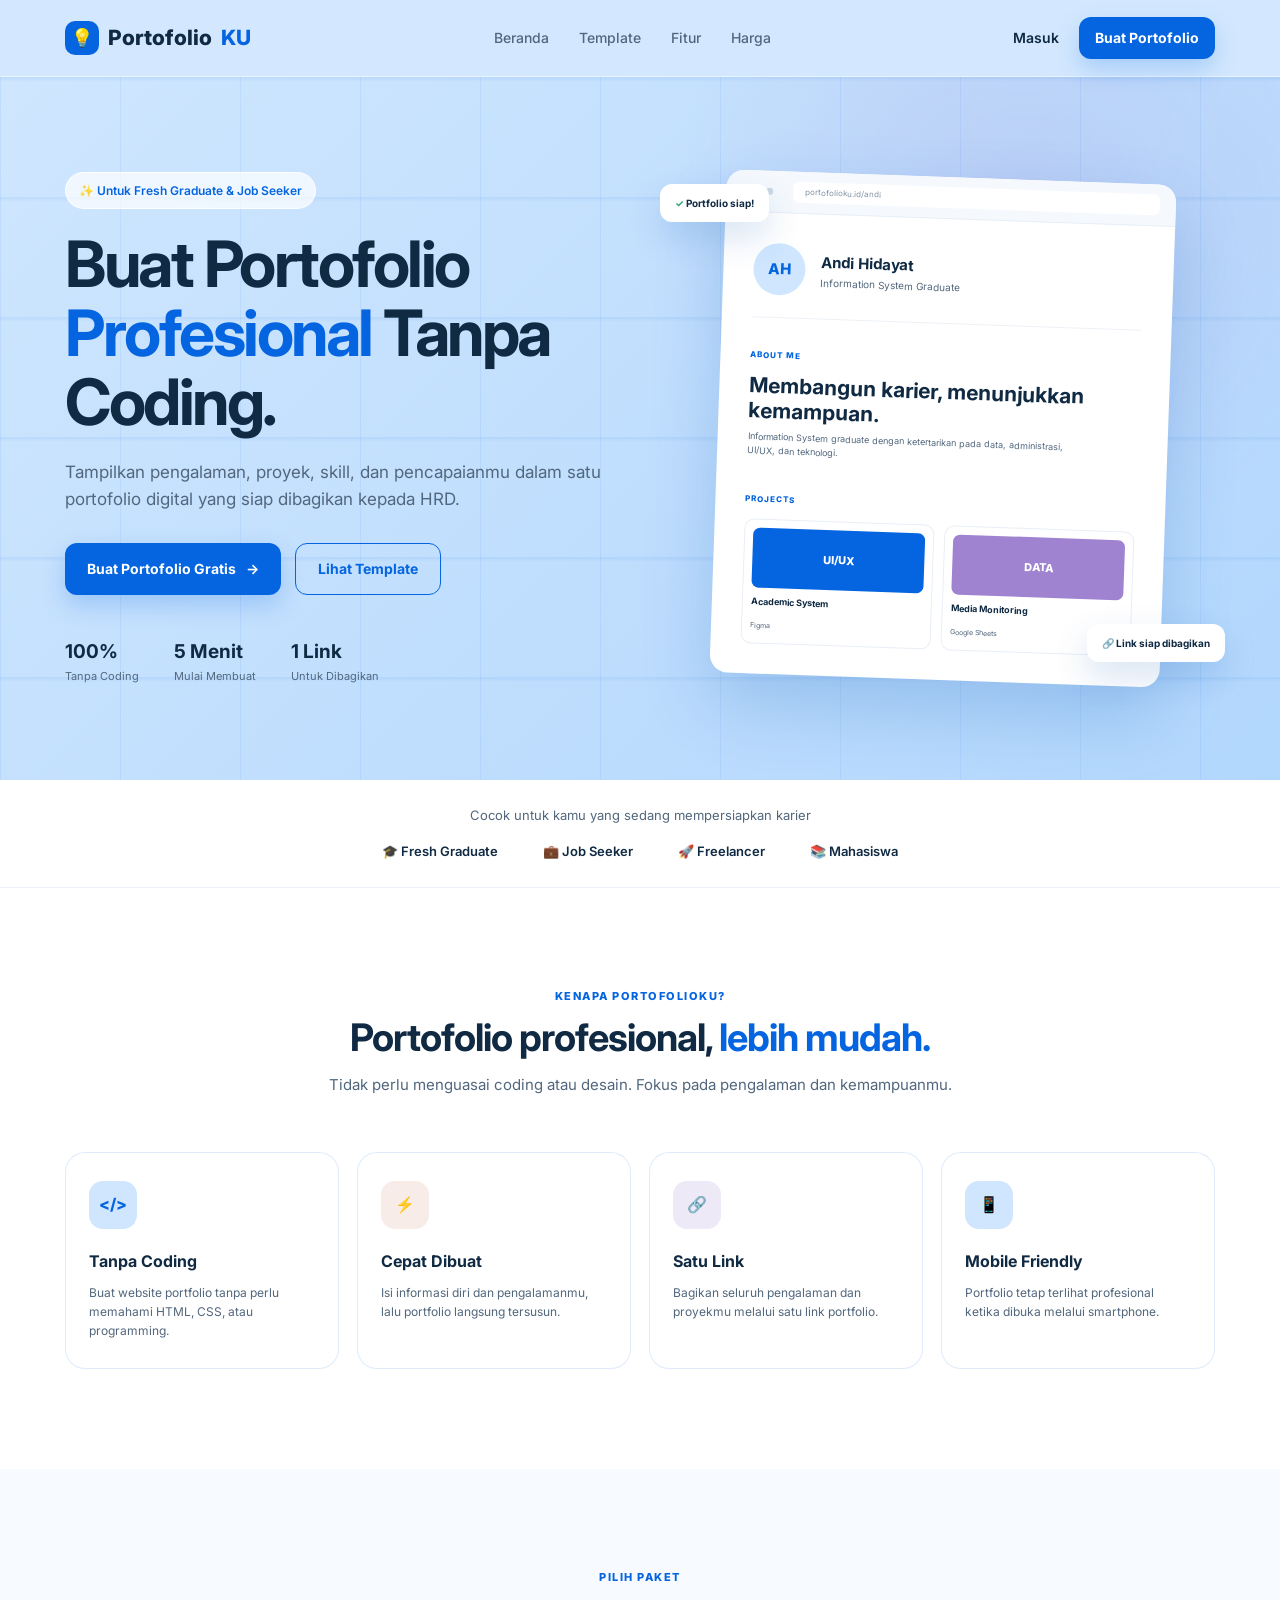
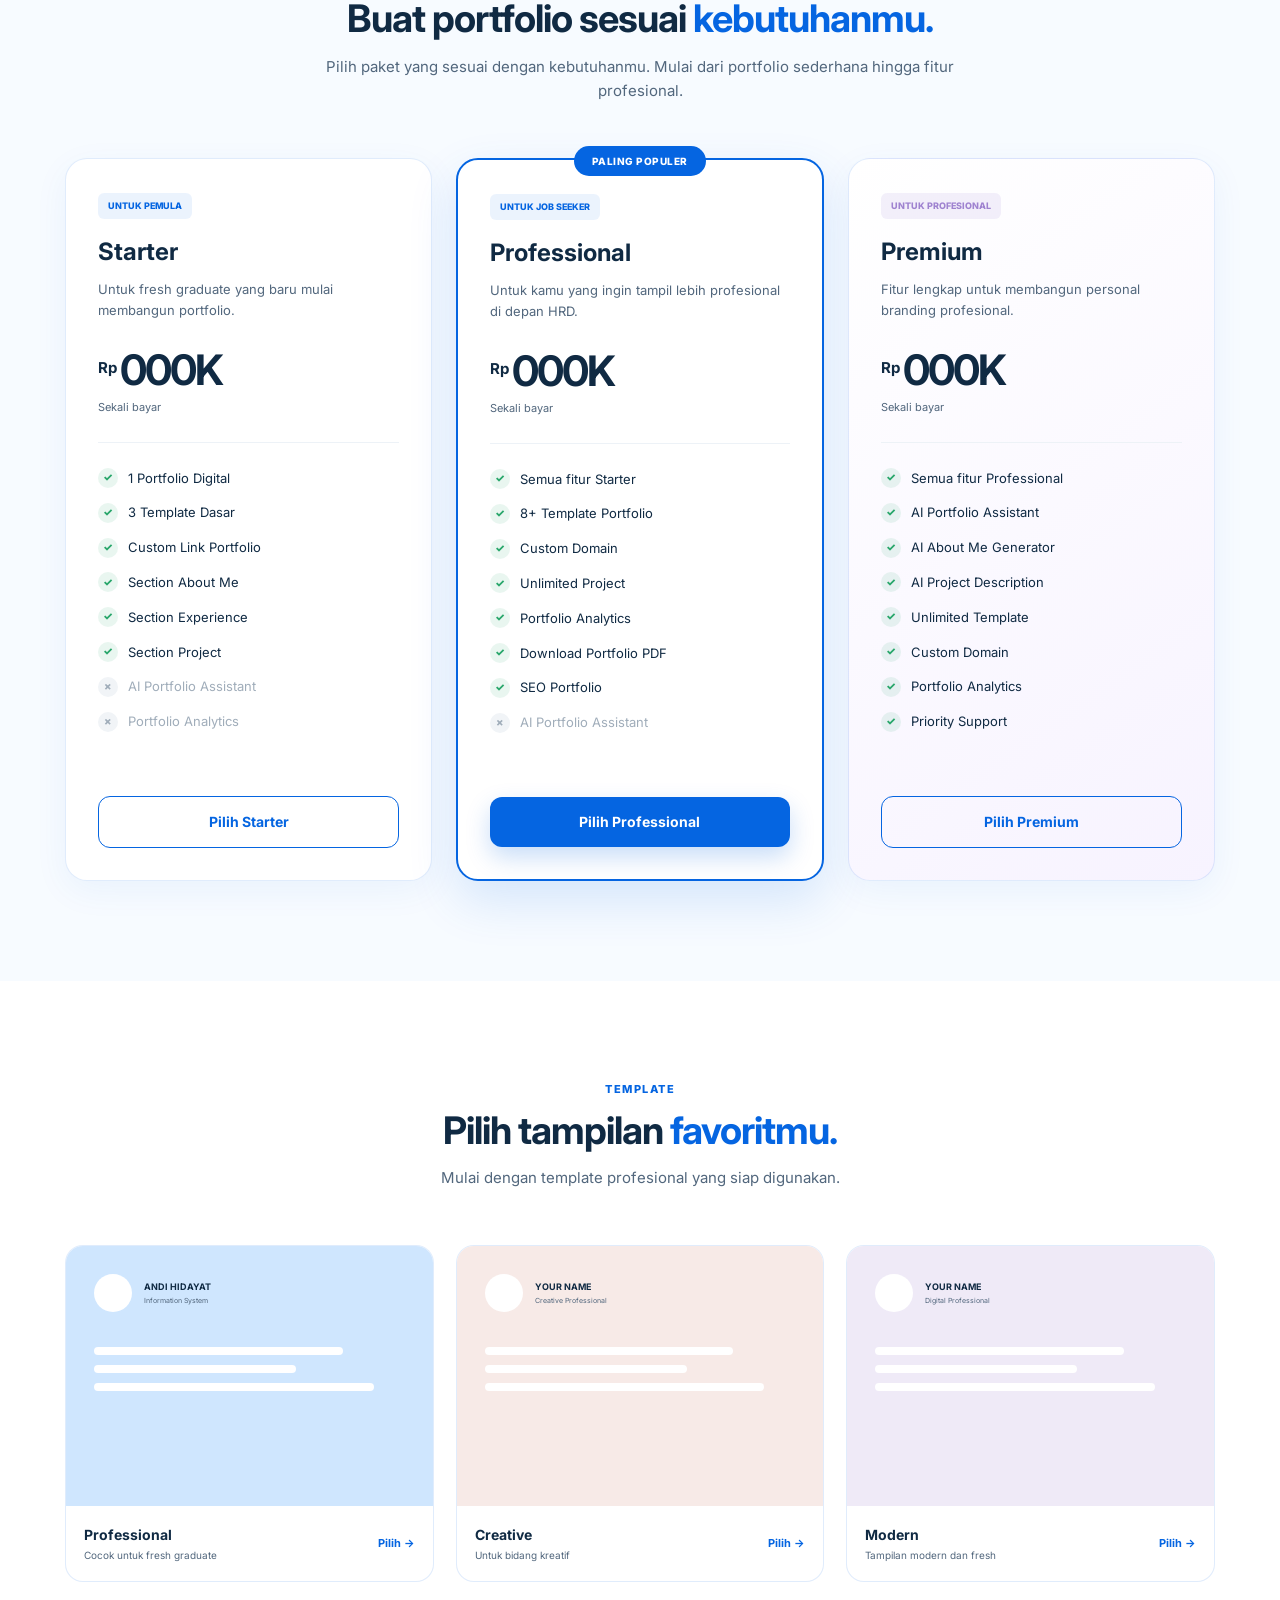
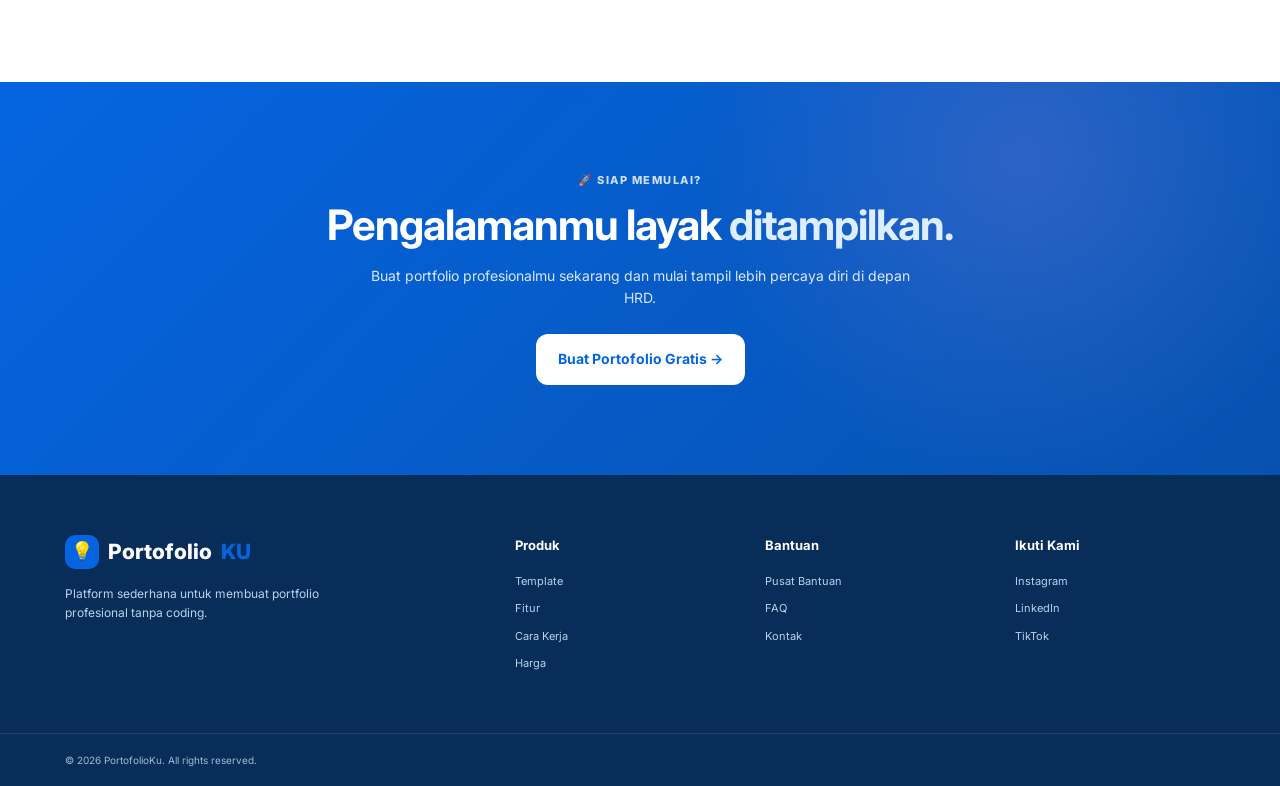
==== index.html @ 813422dd "minor changes" ====
<!DOCTYPE html>
<html lang="id">
<head>
    <meta charset="UTF-8">
    <meta name="viewport" content="width=device-width, initial-scale=1.0">

    <title>PortofolioKu.app</title>

    <!-- Google Font -->
    <link rel="preconnect" href="https://fonts.googleapis.com">
    <link rel="preconnect" href="https://fonts.gstatic.com" crossorigin>
    <link href="https://fonts.googleapis.com/css2?family=Inter:wght@400;500;600;700;800&display=swap" rel="stylesheet">

    <!-- CSS -->
    <link rel="stylesheet" href="Port1.css">
</head>

<body>

    <!-- ================= NAVBAR ================= -->

    <header class="navbar">
        <div class="container nav-container">
            <a href="#" class="logo">
                <span class="logo-icon">💡</span>
                Portofolio<span>KU</span>
            </a>
            <nav class="nav-menu">
                <a href="#beranda">Beranda</a>
                <a href="#template">Template</a>
                <a href="#fitur">Fitur</a>
                <a href="#harga">Harga</a>
            </nav>
            <div class="nav-buttons">
                <a href="reviewuser.html" class="login">Masuk</a>
                <a href="reviewuser.html" class="btn btn-primary small">
                    Buat Portofolio
                </a>
            </div>
        </div>
    </header>


    <!-- ================= HERO ================= -->

    <main>

        <section class="hero" id="beranda">

            <div class="container hero-container">

                <div class="hero-content">

                    <div class="badge">
                        ✨ Untuk Fresh Graduate & Job Seeker
                    </div>

                    <h1>
                        Buat Portofolio
                        <span>Profesional</span>
                        Tanpa Coding.
                    </h1>

                    <p>
                        Tampilkan pengalaman, proyek, skill, dan pencapaianmu
                        dalam satu portofolio digital yang siap dibagikan
                        kepada HRD.
                    </p>

                    <div class="hero-buttons">
                        <a href="reviewuser.html" class="btn btn-primary">
                            Buat Portofolio Gratis
                            <span>→</span>
                        </a>

                        <a href="#template" class="btn btn-outline">
                            Lihat Template
                        </a>
                    </div>

                    <div class="hero-info">
                        <div>
                            <strong>100%</strong>
                            <small>Tanpa Coding</small>
                        </div>

                        <div>
                            <strong>5 Menit</strong>
                            <small>Mulai Membuat</small>
                        </div>

                        <div>
                            <strong>1 Link</strong>
                            <small>Untuk Dibagikan</small>
                        </div>
                    </div>

                </div>


                <!-- Portfolio Mockup -->

                <div class="hero-visual">

                    <div class="floating-card card-one">
                        <span>✓</span>
                        Portfolio siap!
                    </div>

                    <div class="portfolio-window">

                        <div class="portfolio-top">
                            <div class="window-dots">
                                <span></span>
                                <span></span>
                                <span></span>
                            </div>

                            <div class="portfolio-url">
                                portofolioku.id/andi
                            </div>
                        </div>

                        <div class="portfolio-content">

                            <div class="profile-mini">
                                <div class="avatar">
                                    AH
                                </div>

                                <div>
                                    <h3>Andi Hidayat</h3>
                                    <p>Information System Graduate</p>
                                </div>
                            </div>

                            <div class="portfolio-line"></div>

                            <div class="mini-about">
                                <span>ABOUT ME</span>

                                <h2>
                                    Membangun karier,
                                    menunjukkan kemampuan.
                                </h2>

                                <p>
                                    Information System graduate dengan
                                    ketertarikan pada data, administrasi,
                                    UI/UX, dan teknologi.
                                </p>
                            </div>

                            <div class="mini-projects">

                                <span>PROJECTS</span>

                                <div class="project-grid">

                                    <div class="project-card">
                                        <div class="project-image blue">
                                            UI/UX
                                        </div>
                                        <strong>Academic System</strong>
                                        <small>Figma</small>
                                    </div>

                                    <div class="project-card">
                                        <div class="project-image purple">
                                            DATA
                                        </div>
                                        <strong>Media Monitoring</strong>
                                        <small>Google Sheets</small>
                                    </div>

                                </div>

                            </div>

                        </div>

                    </div>

                    <div class="floating-card card-two">
                        🔗 Link siap dibagikan
                    </div>

                </div>

            </div>

        </section>


        <!-- ================= TRUST ================= -->

        <section class="trust">
            <div class="container">

                <p>
                    Cocok untuk kamu yang sedang mempersiapkan karier
                </p>

                <div class="target-list">
                    <span>🎓 Fresh Graduate</span>
                    <span>💼 Job Seeker</span>
                    <span>🚀 Freelancer</span>
                    <span>📚 Mahasiswa</span>
                </div>

            </div>
        </section>


        <!-- ================= FEATURES ================= -->

        <section class="section features" id="fitur">

            <div class="container">
                <div class="section-header">
                    <div class="section-label">
                        KENAPA PORTOFOLIOKU?
                    </div>
                    <h2>
                        Portofolio profesional,
                        <span>lebih mudah.</span>
                    </h2>
                    <p>Tidak perlu menguasai coding atau desain. Fokus pada pengalaman dan kemampuanmu.</p>
                </div>


                <div class="feature-grid">

                    <div class="feature-card">

                        <div class="feature-icon blue-icon">
                            &lt;/&gt;
                        </div>
                        <h3>Tanpa Coding</h3>
                        <p>
                            Buat website portfolio tanpa perlu
                            memahami HTML, CSS, atau programming.
                        </p>

                    </div>


                    <div class="feature-card">

                        <div class="feature-icon coral-icon">
                            ⚡
                        </div>

                        <h3>Cepat Dibuat</h3>

                        <p>
                            Isi informasi diri dan pengalamanmu,
                            lalu portfolio langsung tersusun.
                        </p>

                    </div>


                    <div class="feature-card">

                        <div class="feature-icon purple-icon">
                            🔗
                        </div>

                        <h3>Satu Link</h3>

                        <p>
                            Bagikan seluruh pengalaman dan proyekmu
                            melalui satu link portfolio.
                        </p>

                    </div>


                    <div class="feature-card">

                        <div class="feature-icon blue-icon">
                            📱
                        </div>

                        <h3>Mobile Friendly</h3>

                        <p>
                            Portfolio tetap terlihat profesional
                            ketika dibuka melalui smartphone.
                        </p>

                    </div>

                </div>

            </div>

        </section>


        <!-- ================= HOW IT WORKS ================= -->

        <!-- ================= PRICING ================= -->

    <section class="section pricing" id="harga">

    <div class="container">

        <div class="section-header">

            <div class="section-label">
                PILIH PAKET
            </div>

            <h2>
                Buat portfolio sesuai
                <span>kebutuhanmu.</span>
            </h2>

            <p>
                Pilih paket yang sesuai dengan kebutuhanmu.
                Mulai dari portfolio sederhana hingga fitur profesional.
            </p>

        </div>


        <div class="pricing-grid">


            <!-- ================= STARTER ================= -->

            <div class="pricing-card">

                <div class="pricing-header">

                    <span class="pricing-badge">
                        UNTUK PEMULA
                    </span>

                    <h3>Starter</h3>

                    <p>
                        Untuk fresh graduate yang baru
                        mulai membangun portfolio.
                    </p>

                </div>


                <div class="price">

                    <span>Rp</span>
                    <strong>000K</strong>

                </div>


                <div class="price-period">
                    Sekali bayar
                </div>


                <div class="pricing-divider"></div>


                <ul class="pricing-features">

                    <li>
                        <span>✓</span>
                        1 Portfolio Digital
                    </li>

                    <li>
                        <span>✓</span>
                        3 Template Dasar
                    </li>

                    <li>
                        <span>✓</span>
                        Custom Link Portfolio
                    </li>

                    <li>
                        <span>✓</span>
                        Section About Me
                    </li>

                    <li>
                        <span>✓</span>
                        Section Experience
                    </li>

                    <li>
                        <span>✓</span>
                        Section Project
                    </li>

                    <li class="disabled">
                        <span>×</span>
                        AI Portfolio Assistant
                    </li>

                    <li class="disabled">
                        <span>×</span>
                        Portfolio Analytics
                    </li>

                </ul>


                <a href="#" class="btn btn-outline pricing-btn">
                    Pilih Starter
                </a>

            </div>



            <!-- ================= PROFESSIONAL ================= -->

            <div class="pricing-card popular">

                <div class="popular-label">
                    PALING POPULER
                </div>


                <div class="pricing-header">

                    <span class="pricing-badge">
                        UNTUK JOB SEEKER
                    </span>

                    <h3>Professional</h3>

                    <p>
                        Untuk kamu yang ingin tampil
                        lebih profesional di depan HRD.
                    </p>

                </div>


                <div class="price">

                    <span>Rp</span>
                    <strong>000K</strong>

                </div>


                <div class="price-period">
                    Sekali bayar
                </div>


                <div class="pricing-divider"></div>


                <ul class="pricing-features">

                    <li>
                        <span>✓</span>
                        Semua fitur Starter
                    </li>

                    <li>
                        <span>✓</span>
                        8+ Template Portfolio
                    </li>

                    <li>
                        <span>✓</span>
                        Custom Domain
                    </li>

                    <li>
                        <span>✓</span>
                        Unlimited Project
                    </li>

                    <li>
                        <span>✓</span>
                        Portfolio Analytics
                    </li>

                    <li>
                        <span>✓</span>
                        Download Portfolio PDF
                    </li>

                    <li>
                        <span>✓</span>
                        SEO Portfolio
                    </li>

                    <li class="disabled">
                        <span>×</span>
                        AI Portfolio Assistant
                    </li>

                </ul>


                <a href="#" class="btn btn-primary pricing-btn">
                    Pilih Professional
                </a>

            </div>



            <!-- ================= PREMIUM ================= -->

            <div class="pricing-card premium">

                <div class="pricing-header">

                    <span class="pricing-badge">
                        UNTUK PROFESIONAL
                    </span>

                    <h3>Premium</h3>

                    <p>
                        Fitur lengkap untuk membangun
                        personal branding profesional.
                    </p>

                </div>


                <div class="price">

                    <span>Rp</span>
                    <strong>000K</strong>

                </div>


                <div class="price-period">
                    Sekali bayar
                </div>


                <div class="pricing-divider"></div>


                <ul class="pricing-features">

                    <li>
                        <span>✓</span>
                        Semua fitur Professional
                    </li>

                    <li>
                        <span>✓</span>
                        AI Portfolio Assistant
                    </li>

                    <li>
                        <span>✓</span>
                        AI About Me Generator
                    </li>

                    <li>
                        <span>✓</span>
                        AI Project Description
                    </li>

                    <li>
                        <span>✓</span>
                        Unlimited Template
                    </li>

                    <li>
                        <span>✓</span>
                        Custom Domain
                    </li>

                    <li>
                        <span>✓</span>
                        Portfolio Analytics
                    </li>

                    <li>
                        <span>✓</span>
                        Priority Support
                    </li>

                </ul>


                <a href="#" class="btn btn-outline pricing-btn">
                    Pilih Premium
                </a>

            </div>


        </div>

    </div>

</section>


        <!-- ================= TEMPLATE ================= -->

        <section class="section templates" id="template">

            <div class="container">

                <div class="section-header">

                    <div class="section-label">
                        TEMPLATE
                    </div>

                    <h2>
                        Pilih tampilan
                        <span>favoritmu.</span>
                    </h2>

                    <p>
                        Mulai dengan template profesional yang
                        siap digunakan.
                    </p>

                </div>


                <div class="template-grid">

                    <div class="template-card">

                        <div class="template-preview template-blue">

                            <div class="preview-header">
                                <div class="preview-avatar"></div>

                                <div>
                                    <b>ANDI HIDAYAT</b>
                                    <small>Information System</small>
                                </div>
                            </div>

                            <div class="preview-body">
                                <div></div>
                                <div></div>
                                <div></div>
                            </div>

                        </div>

                        <div class="template-info">
                            <div>
                                <h3>Professional</h3>
                                <p>Cocok untuk fresh graduate</p>
                            </div>

                            <button>
                                Pilih →
                            </button>
                        </div>

                    </div>


                    <div class="template-card">

                        <div class="template-preview template-coral">

                            <div class="preview-header">
                                <div class="preview-avatar"></div>

                                <div>
                                    <b>YOUR NAME</b>
                                    <small>Creative Professional</small>
                                </div>
                            </div>

                            <div class="preview-body">
                                <div></div>
                                <div></div>
                                <div></div>
                            </div>

                        </div>

                        <div class="template-info">
                            <div>
                                <h3>Creative</h3>
                                <p>Untuk bidang kreatif</p>
                            </div>

                            <button>
                                Pilih →
                            </button>
                        </div>

                    </div>


                    <div class="template-card">

                        <div class="template-preview template-purple">

                            <div class="preview-header">
                                <div class="preview-avatar"></div>

                                <div>
                                    <b>YOUR NAME</b>
                                    <small>Digital Professional</small>
                                </div>
                            </div>

                            <div class="preview-body">
                                <div></div>
                                <div></div>
                                <div></div>
                            </div>

                        </div>

                        <div class="template-info">
                            <div>
                                <h3>Modern</h3>
                                <p>Tampilan modern dan fresh</p>
                            </div>

                            <button>
                                Pilih →
                            </button>
                        </div>

                    </div>

                </div>

            </div>

        </section>


        <!-- ================= CTA ================= -->

        <section class="cta">

            <div class="container">

                <div class="cta-content">

                    <div class="cta-label">
                        🚀 SIAP MEMULAI?
                    </div>

                    <h2>
                        Pengalamanmu layak
                        <span>ditampilkan.</span>
                    </h2>

                    <p>
                        Buat portfolio profesionalmu sekarang
                        dan mulai tampil lebih percaya diri di depan HRD.
                    </p>

                    <a href="#" class="btn btn-white">
                        Buat Portofolio Gratis →
                    </a>

                </div>

            </div>

        </section>

    </main>


    <!-- ================= FOOTER ================= -->

    <footer>

        <div class="container footer-container">

            <div class="footer-brand">

                <a href="#" class="logo">
                    <span class="logo-icon">💡</span>
                    Portofolio<span>KU</span>
                </a>

                <p>
                    Platform sederhana untuk membuat
                    portfolio profesional tanpa coding.
                </p>

            </div>


            <div class="footer-column">

                <h4>Produk</h4>

                <a href="#template">Template</a>
                <a href="#fitur">Fitur</a>
                <a href="#cara-kerja">Cara Kerja</a>
                <a href="#harga">Harga</a>

            </div>


            <div class="footer-column">

                <h4>Bantuan</h4>

                <a href="#">Pusat Bantuan</a>
                <a href="#">FAQ</a>
                <a href="#">Kontak</a>

            </div>


            <div class="footer-column">

                <h4>Ikuti Kami</h4>

                <a href="#">Instagram</a>
                <a href="#">LinkedIn</a>
                <a href="#">TikTok</a>

            </div>

        </div>


        <div class="footer-bottom">

            <div class="container">
                © 2026 PortofolioKu. All rights reserved.
            </div>

        </div>

    </footer>
<script src="JS1.js"></script>
</body>
</html>
---- Port1.css ----
/* =====================================================
   PORTOFOLIOKU
   Color Palette
   ===================================================== */

:root {

    /* 60% - Background */
    --bg-main: #CFE6FE;
    --bg-soft: #B2D7FD;

    /* 25% - Primary */
    --primary: #0565E1;
    --primary-dark: #0752B0;

    /* 10% - Coral */
    --coral: #D89688;

    /* 5% - Purple */
    --purple: #9F83D0;

    /* Additional */
    --white: #FFFFFF;
    --text: #102A43;
    --text-light: #52677D;
    --border: rgba(5, 101, 225, 0.12);

    --radius: 20px;
}


/* =====================================================
   RESET
   ===================================================== */

* {
    margin: 0;
    padding: 0;
    box-sizing: border-box;
}

html {
    scroll-behavior: smooth;
}

body {
    font-family: "Inter", sans-serif;
    color: var(--text);
    background: var(--white);
    line-height: 1.6;
}

a {
    text-decoration: none;
    color: inherit;
}

button {
    font-family: inherit;
}

.container {
    width: min(1150px, 90%);
    margin: auto;
}


/* =====================================================
   NAVBAR
   ===================================================== */

.navbar {
    width: 100%;
    background: rgba(207, 230, 254, 0.9);
    backdrop-filter: blur(8px);
    position: sticky;
    top: 0;
    z-index: 100;
    border-bottom: 1px solid rgba(255,255,255,.5);
}

.nav-container {
    height: 76px;
    display: flex;
    align-items: center;
    justify-content: space-between;
}


/* Logo */

.logo {
    display: flex;
    align-items: center;
    gap: 9px;

    font-size: 21px;
    font-weight: 800;
}

.logo > span:last-child {
    color: var(--primary);
}

.logo-icon {
    width: 34px;
    height: 34px;

    display: flex;
    align-items: center;
    justify-content: center;

    background: var(--primary);
    color: white;

    border-radius: 10px;

    font-size: 18px;
}


/* Navigation */

.nav-menu {
    display: flex;
    gap: 30px;
}

.nav-menu a {
    color: var(--text-light);
    font-size: 14px;
    font-weight: 500;

    transition: .2s;
}

.nav-menu a:hover {
    color: var(--primary);
}


/* Navbar buttons */

.nav-buttons {
    display: flex;
    align-items: center;
    gap: 20px;
}

.login {
    font-size: 14px;
    font-weight: 600;
}

.login:hover {
    color: var(--primary);
}


/* =====================================================
   BUTTON
   ===================================================== */

.btn {
    display: inline-flex;
    align-items: center;
    justify-content: center;
    gap: 10px;

    padding: 14px 22px;

    border-radius: 12px;

    font-size: 14px;
    font-weight: 700;

    transition: .25s;

    cursor: pointer;
}

.btn-primary {
    background: var(--primary);
    color: white;

    box-shadow: 0 10px 25px rgba(5, 101, 225, .22);
}

.btn-primary:hover {
    background: var(--primary-dark);
    transform: translateY(-2px);
}

.btn-primary.small {
    padding: 10px 16px;
}

.btn-outline {
    border: 1.5px solid var(--primary);
    color: var(--primary);
}

.btn-outline:hover {
    background: var(--primary);
    color: white;
}

.btn-white {
    background: white;
    color: var(--primary);

    margin-top: 25px;
}

.btn-white:hover {
    transform: translateY(-2px);
}


/* =====================================================
   HERO
   ===================================================== */

.hero { 
    position: relative;

    background: 
        radial-gradient( 
            circle at 80% 20%, 
            rgba(159,131,208,.18), 
            transparent 30% 
        ), 
        linear-gradient( 
            135deg, 
            var(--bg-main), 
            var(--bg-soft) 
        ); 
 
    min-height: 680px; 
 
    display: flex; 
    align-items: center; 
 
    overflow: hidden; 
}
/* =====================================================
   GRID BACKGROUND HERO
   ===================================================== */

.hero::before {
    content: "";

    position: absolute;

    inset: 0;

    background-image:
        linear-gradient(
            rgba(5, 101, 225, 0.07) 1px,
            transparent 5px
        ),
        linear-gradient(
            90deg,
            rgba(5, 101, 225, 0.07) 1px,
            transparent 1px
        );

    /* Semakin besar = grid semakin lebar */
    background-size: 120px 120px;

    pointer-events: none;

    z-index: 0;
}


/* Supaya isi hero berada DI ATAS grid */

.hero-container {
    position: relative;
    z-index: 2;

    display: grid;
    grid-template-columns: 1fr 1fr;

    align-items: center;

    gap: 60px;

    padding: 80px 0; 
}

.hero-container {
    display: grid;
    grid-template-columns: 1fr 1fr;

    align-items: center;

    gap: 60px;

    padding: 80px 0;
}


/* Hero text */

.badge {
    display: inline-flex;

    padding: 8px 13px;

    background: rgba(255,255,255,.7);

    border: 1px solid rgba(255,255,255,.8);

    border-radius: 50px;

    font-size: 12px;
    font-weight: 600;

    color: var(--primary);

    margin-bottom: 20px;
}

.hero h1 {
    font-size: clamp(42px, 5vw, 64px);

    line-height: 1.08;

    letter-spacing: -2.5px;

    max-width: 650px;
}

.hero h1 span {
    color: var(--primary);
}

.hero-content > p {
    margin-top: 22px;

    color: var(--text-light);

    font-size: 17px;

    max-width: 550px;
}


.hero-buttons {
    display: flex;

    gap: 14px;

    margin-top: 30px;
}


/* Hero info */

.hero-info {
    display: flex;

    gap: 35px;

    margin-top: 42px;
}

.hero-info div {
    display: flex;
    flex-direction: column;
}

.hero-info strong {
    font-size: 19px;
}

.hero-info small {
    color: var(--text-light);

    font-size: 11px;
}


/* =====================================================
   PORTFOLIO MOCKUP
   ===================================================== */

.hero-visual {
    position: relative;

    display: flex;
    justify-content: center;

    padding: 20px;
}


.portfolio-window {
    width: 450px;

    background: white;

    border-radius: 18px;

    overflow: hidden;

    box-shadow:
        0 30px 70px rgba(5, 82, 176, .20);

    transform: rotate(2deg);

    position: relative;

    z-index: 2;
}


/* Browser top */

.portfolio-top {
    height: 42px;

    display: flex;
    align-items: center;

    gap: 20px;

    padding: 0 16px;

    background: #F5F9FD;

    border-bottom: 1px solid #E8EFF6;
}

.window-dots {
    display: flex;
    gap: 5px;
}

.window-dots span {
    width: 7px;
    height: 7px;

    background: #CBD8E5;

    border-radius: 50%;
}

.portfolio-url {
    background: white;

    border-radius: 6px;

    padding: 4px 12px;

    font-size: 8px;

    color: #8193A5;

    flex: 1;
}


/* Portfolio content */

.portfolio-content {
    padding: 30px;
}

.profile-mini {
    display: flex;
    align-items: center;

    gap: 15px;
}

.avatar {
    width: 52px;
    height: 52px;

    display: flex;
    align-items: center;
    justify-content: center;

    background: var(--bg-main);

    color: var(--primary);

    border-radius: 50%;

    font-size: 15px;
    font-weight: 800;
}

.profile-mini h3 {
    font-size: 15px;
}

.profile-mini p {
    font-size: 10px;

    color: var(--text-light);
}


.portfolio-line {
    height: 1px;

    background: #EDF2F7;

    margin: 22px 0;
}


.mini-about span,
.mini-projects > span {
    color: var(--primary);

    font-size: 8px;

    font-weight: 800;

    letter-spacing: 1px;
}

.mini-about h2 {
    font-size: 21px;

    line-height: 1.2;

    margin: 7px 0;
}

.mini-about p {
    color: var(--text-light);

    font-size: 9px;

    max-width: 330px;
}


/* Projects */

.mini-projects {
    margin-top: 25px;
}

.project-grid {
    display: grid;

    grid-template-columns: 1fr 1fr;

    gap: 10px;

    margin-top: 10px;
}

.project-card {
    border: 1px solid #E8EEF5;

    padding: 8px;

    border-radius: 10px;
}

.project-image {
    height: 60px;

    border-radius: 7px;

    display: flex;
    align-items: center;
    justify-content: center;

    color: white;

    font-size: 11px;

    font-weight: 800;

    margin-bottom: 7px;
}

.project-image.blue {
    background: var(--primary);
}

.project-image.purple {
    background: var(--purple);
}

.project-card strong {
    display: block;

    font-size: 9px;
}

.project-card small {
    font-size: 7px;

    color: var(--text-light);
}


/* Floating cards */

.floating-card {
    position: absolute;

    z-index: 5;

    background: white;

    padding: 11px 15px;

    border-radius: 12px;

    box-shadow: 0 15px 35px rgba(5,82,176,.16);

    font-size: 10px;

    font-weight: 700;
}

.floating-card span {
    color: #28A66A;
}

.card-one {
    top: 5%;

    left: -10px;
}

.card-two {
    bottom: 7%;

    right: -10px;
}


/* =====================================================
   TRUST
   ===================================================== */

.trust {
    background: white;

    padding: 25px 0;

    border-bottom: 1px solid #EDF3F8;
}

.trust p {
    text-align: center;

    color: var(--text-light);

    font-size: 13px;
}

.target-list {
    display: flex;

    justify-content: center;

    gap: 45px;

    margin-top: 15px;
}

.target-list span {
    font-size: 13px;

    font-weight: 600;
}


/* =====================================================
   GENERAL SECTION
   ===================================================== */

.section {
    padding: 100px 0;
}

.section-header {
    text-align: center;

    max-width: 650px;

    margin: auto auto 55px;
}

.section-label {
    color: var(--primary);

    font-size: 11px;

    font-weight: 800;

    letter-spacing: 1.5px;

    margin-bottom: 10px;
}

.section-header h2 {
    font-size: 38px;

    line-height: 1.15;

    letter-spacing: -1px;
}

.section-header h2 span {
    color: var(--primary);
}

.section-header p {
    color: var(--text-light);

    font-size: 15px;

    margin-top: 14px;
}


/* =====================================================
   FEATURES
   ===================================================== */

.features {
    background: white;
}

.feature-grid {
    display: grid;

    grid-template-columns: repeat(4, 1fr);

    gap: 18px;
}

.feature-card {
    padding: 28px 23px;

    border: 1px solid var(--border);

    border-radius: var(--radius);

    background: white;

    transition: .25s;
}

.feature-card:hover {
    transform: translateY(-6px);

    box-shadow: 0 15px 40px rgba(5,101,225,.09);
}

.feature-icon {
    width: 48px;
    height: 48px;

    display: flex;
    align-items: center;
    justify-content: center;

    border-radius: 14px;

    font-weight: 800;

    margin-bottom: 20px;
}

.blue-icon {
    background: var(--bg-main);
    color: var(--primary);
}

.coral-icon {
    background: rgba(216,150,136,.18);
    color: #B86F61;
}

.purple-icon {
    background: rgba(159,131,208,.18);
    color: var(--purple);
}

.feature-card h3 {
    font-size: 16px;

    margin-bottom: 8px;
}

.feature-card p {
    color: var(--text-light);

    font-size: 12px;
}


/* =====================================================
   HOW IT WORKS
   ===================================================== */

/* ================= PRICING ================= */

.pricing {
    background: #f7fbff;
}

.pricing-grid {
    display: grid;
    grid-template-columns: repeat(3, 1fr);
    gap: 24px;
    margin-top: 50px;
    align-items: stretch;
}

.pricing-card {
    background: white;
    border: 1px solid var(--border);
    border-radius: 22px;
    padding: 32px;
    position: relative;
    transition: .3s ease;
    box-shadow: 0 10px 35px rgba(5, 101, 225, .06);
}

.pricing-card:hover {
    transform: translateY(-8px);
    box-shadow: 0 20px 45px rgba(5, 101, 225, .12);
}


/* POPULAR */

.pricing-card.popular {
    border: 2px solid var(--primary);
    box-shadow: 0 20px 50px rgba(5, 101, 225, .14);
}

.popular-label {
    position: absolute;
    top: -14px;
    left: 50%;
    transform: translateX(-50%);

    background: var(--primary);
    color: white;

    padding: 7px 18px;

    border-radius: 50px;

    font-size: 10px;
    font-weight: 800;
    letter-spacing: .5px;

    white-space: nowrap;
}


/* HEADER */

.pricing-badge {
    display: inline-block;

    color: var(--primary);

    background: rgba(5, 101, 225, .08);

    padding: 6px 10px;

    border-radius: 6px;

    font-size: 9px;
    font-weight: 800;

    margin-bottom: 14px;
}

.pricing-header h3 {
    font-size: 24px;
    margin-bottom: 8px;
}

.pricing-header p {
    color: var(--text-light);
    font-size: 13px;
    line-height: 1.6;
}


/* PRICE */

.price {
    display: flex;
    align-items: flex-start;

    margin-top: 28px;

    color: var(--text);
}

.price span {
    font-size: 15px;
    font-weight: 700;

    margin-top: 7px;
    margin-right: 3px;
}

.price strong {
    font-size: 42px;
    line-height: 1;
    letter-spacing: -2px;
}

.price-period {
    margin-top: 8px;

    font-size: 11px;
    color: var(--text-light);
}


/* DIVIDER */

.pricing-divider {
    height: 1px;

    background: #edf2f7;

    margin: 25px 0;
}


/* FEATURES */

.pricing-features {
    list-style: none;

    display: flex;
    flex-direction: column;

    gap: 14px;

    min-height: 300px;
}

.pricing-features li {
    display: flex;
    align-items: center;
    gap: 10px;

    font-size: 13px;
    color: var(--text);
}

.pricing-features li span {
    width: 20px;
    height: 20px;

    display: flex;
    align-items: center;
    justify-content: center;

    border-radius: 50%;

    background: rgba(40, 166, 106, .1);

    color: #28A66A;

    font-size: 11px;
    font-weight: 800;
}

.pricing-features li.disabled {
    color: #a0adba;
}

.pricing-features li.disabled span {
    background: #f1f4f7;
    color: #a0adba;
}


/* BUTTON */

.pricing-btn {
    width: 100%;
    margin-top: 28px;
}


/* PREMIUM */

.pricing-card.premium {
    background:
        linear-gradient(
            145deg,
            #ffffff,
            #f7f3ff
        );
}

.pricing-card.premium .pricing-badge {
    background: rgba(159, 131, 208, .12);
    color: var(--purple);
}


/* =====================================================
   TEMPLATES
   ===================================================== */

.templates {
    background: white;
}

.template-grid {
    display: grid;

    grid-template-columns: repeat(3, 1fr);

    gap: 22px;
}

.template-card {
    border: 1px solid var(--border);

    border-radius: 18px;

    overflow: hidden;

    background: white;

    transition: .25s;
}

.template-card:hover {
    transform: translateY(-5px);

    box-shadow: 0 20px 45px rgba(5,101,225,.1);
}


/* Template preview */

.template-preview {
    height: 260px;

    padding: 28px;

    position: relative;
}

.template-blue {
    background: var(--bg-main);
}

.template-coral {
    background: #F7EAE7;
}

.template-purple {
    background: #EFEAF7;
}

.preview-header {
    display: flex;

    gap: 12px;

    align-items: center;
}

.preview-avatar {
    width: 38px;
    height: 38px;

    background: white;

    border-radius: 50%;
}

.preview-header b {
    display: block;

    font-size: 9px;
}

.preview-header small {
    display: block;

    font-size: 7px;

    color: var(--text-light);
}

.preview-body {
    margin-top: 35px;
}

.preview-body div {
    height: 8px;

    background: white;

    border-radius: 10px;

    margin-bottom: 10px;

    width: 80%;
}

.preview-body div:nth-child(2) {
    width: 65%;
}

.preview-body div:nth-child(3) {
    width: 90%;
}


/* Template info */

.template-info {
    padding: 18px;

    display: flex;

    align-items: center;

    justify-content: space-between;
}

.template-info h3 {
    font-size: 14px;
}

.template-info p {
    font-size: 10px;

    color: var(--text-light);
}

.template-info button {
    border: none;

    background: transparent;

    color: var(--primary);

    font-size: 11px;

    font-weight: 700;

    cursor: pointer;
}


/* =====================================================
   CTA
   ===================================================== */

.cta {
    padding: 90px 0;

    background:
        radial-gradient(
            circle at 80% 20%,
            rgba(159,131,208,.25),
            transparent 30%
        ),
        linear-gradient(
            135deg,
            var(--primary),
            var(--primary-dark)
        );

    color: white;

    text-align: center;
}

.cta-content {
    max-width: 700px;

    margin: auto;
}

.cta-label {
    font-size: 11px;

    font-weight: 800;

    letter-spacing: 1.5px;

    opacity: .8;
}

.cta h2 {
    font-size: 42px;

    line-height: 1.15;

    margin-top: 12px;

    letter-spacing: -1px;
}

.cta h2 span {
    color: #DCEEFF;
}

.cta p {
    max-width: 550px;

    margin: 15px auto 0;

    font-size: 14px;

    opacity: .85;
}


/* =====================================================
   FOOTER
   ===================================================== */

footer {
    background: #082D59;

    color: white;
}

.footer-container {
    padding: 60px 0;

    display: grid;

    grid-template-columns: 2fr 1fr 1fr 1fr;

    gap: 50px;
}

.footer-brand p {
    max-width: 270px;

    margin-top: 15px;

    font-size: 12px;

    color: #B8D2EB;
}

.footer-column {
    display: flex;

    flex-direction: column;

    gap: 10px;
}

.footer-column h4 {
    font-size: 13px;

    margin-bottom: 7px;
}

.footer-column a {
    font-size: 11px;

    color: #B8D2EB;

    transition: .2s;
}

.footer-column a:hover {
    color: white;
}

.footer-bottom {
    border-top: 1px solid rgba(255,255,255,.1);

    padding: 18px 0;

    font-size: 10px;

    color: #9FBBD5;
}


/* =====================================================
   RESPONSIVE
   ===================================================== */

@media (max-width: 900px) {

    .nav-menu {
        display: none;
    }

    .hero-container {
        grid-template-columns: 1fr;

        text-align: center;
    }

    .hero-content > p {
        margin-left: auto;
        margin-right: auto;
    }

    .hero-buttons {
        justify-content: center;
    }

    .hero-info {
        justify-content: center;
    }

    .feature-grid {
        grid-template-columns: repeat(2, 1fr);
    }

    .template-grid {
        grid-template-columns: 1fr 1fr;
    }

    .footer-container {
        grid-template-columns: 2fr 1fr 1fr;
    }

    .footer-column:last-child {
        display: none;
    }

}


@media (max-width: 600px) {

    .navbar .login {
        display: none;
    }

    .nav-container {
        height: 65px;
    }

    .hero {
        min-height: auto;
    }

    .hero-container {
        padding: 60px 0;
    }

    .hero h1 {
        font-size: 40px;
    }

    .hero-buttons {
        flex-direction: column;
    }

    .hero-info {
        gap: 18px;
    }

    .portfolio-window {
        width: 100%;
    }

    .card-one {
        left: -5px;
    }

    .card-two {
        right: -5px;
    }

    .section {
        padding: 70px 0;
    }

    .section-header h2 {
        font-size: 30px;
    }

    .feature-grid {
        grid-template-columns: 1fr;
    }

    .steps {
        flex-direction: column;

        align-items: center;

        gap: 30px;
    }

    .step-line {
        width: 2px;

        height: 35px;

        margin: 0;
    }

    .template-grid {
        grid-template-columns: 1fr;
    }

    .target-list {
        flex-wrap: wrap;

        gap: 15px;
    }

    .cta h2 {
        font-size: 32px;
    }

    .footer-container {
        grid-template-columns: 1fr 1fr;
    }

    .footer-brand {
        grid-column: 1 / -1;
    }

    

}
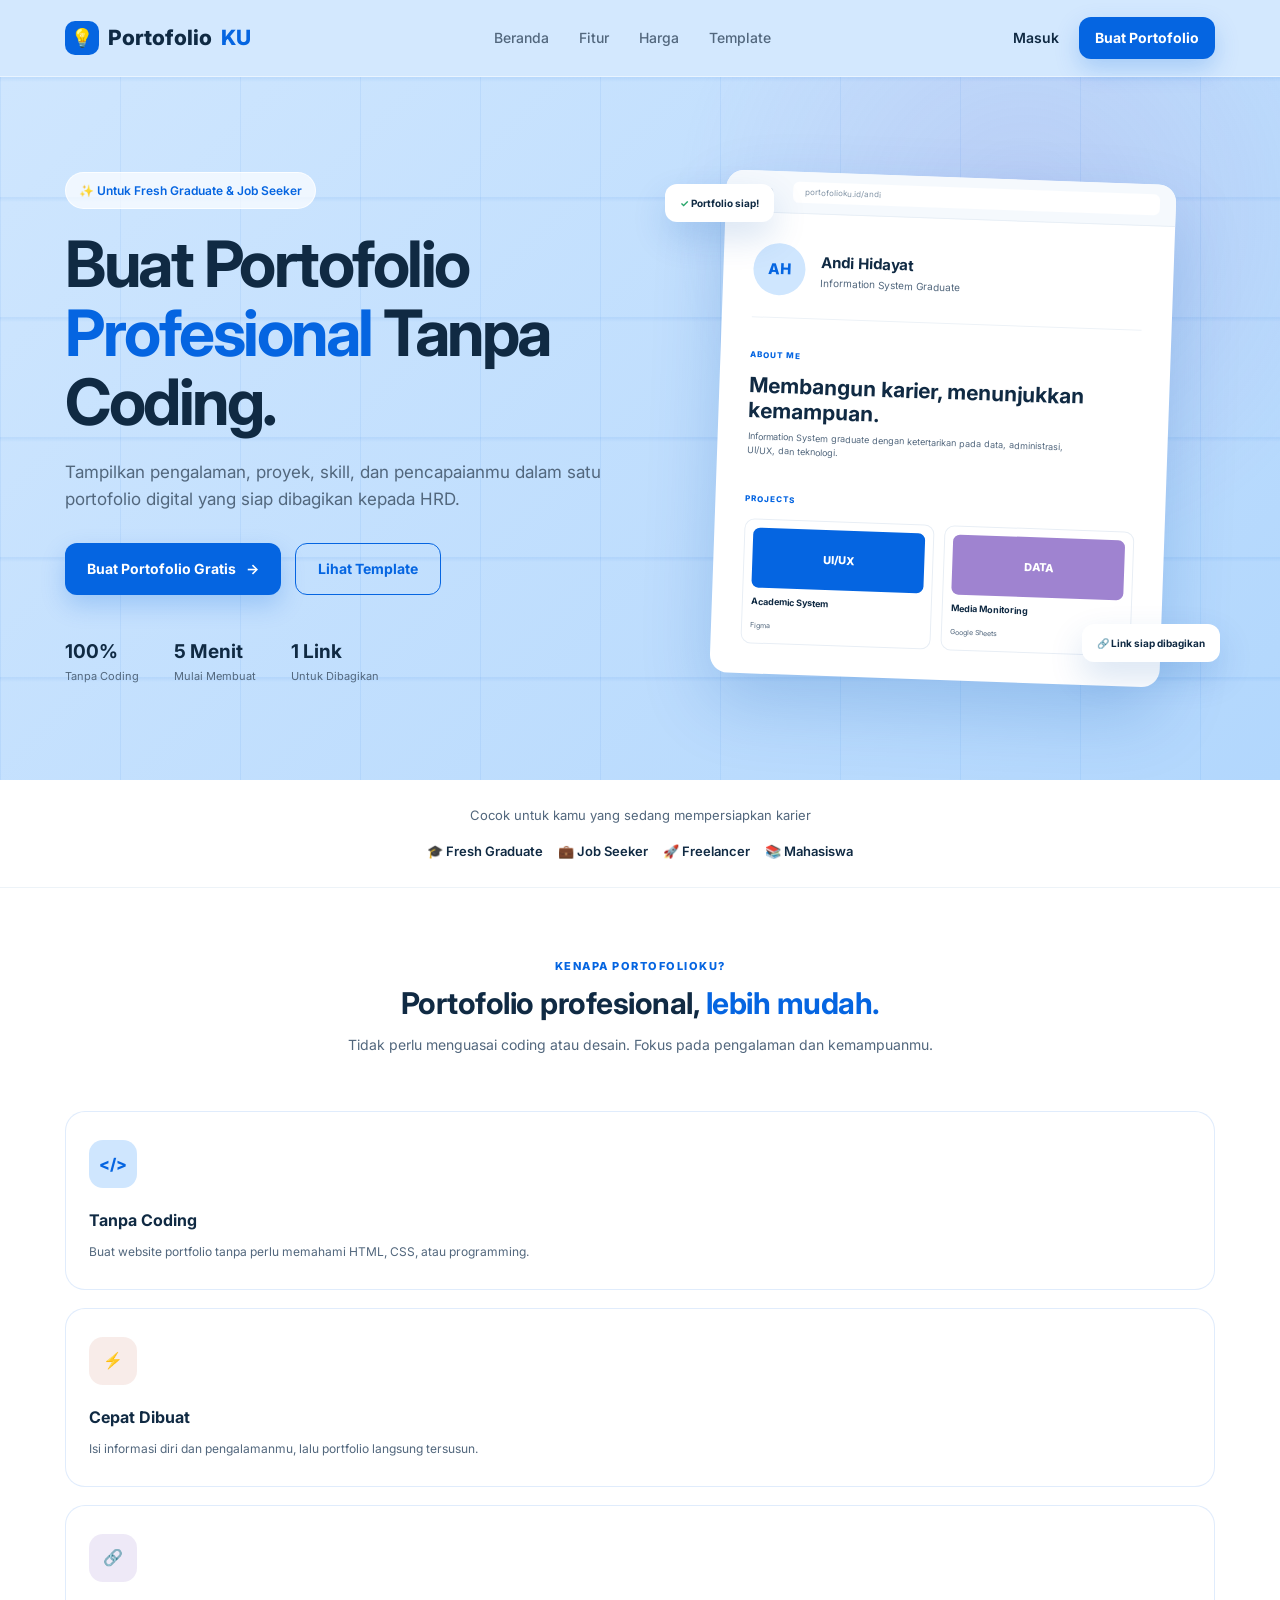
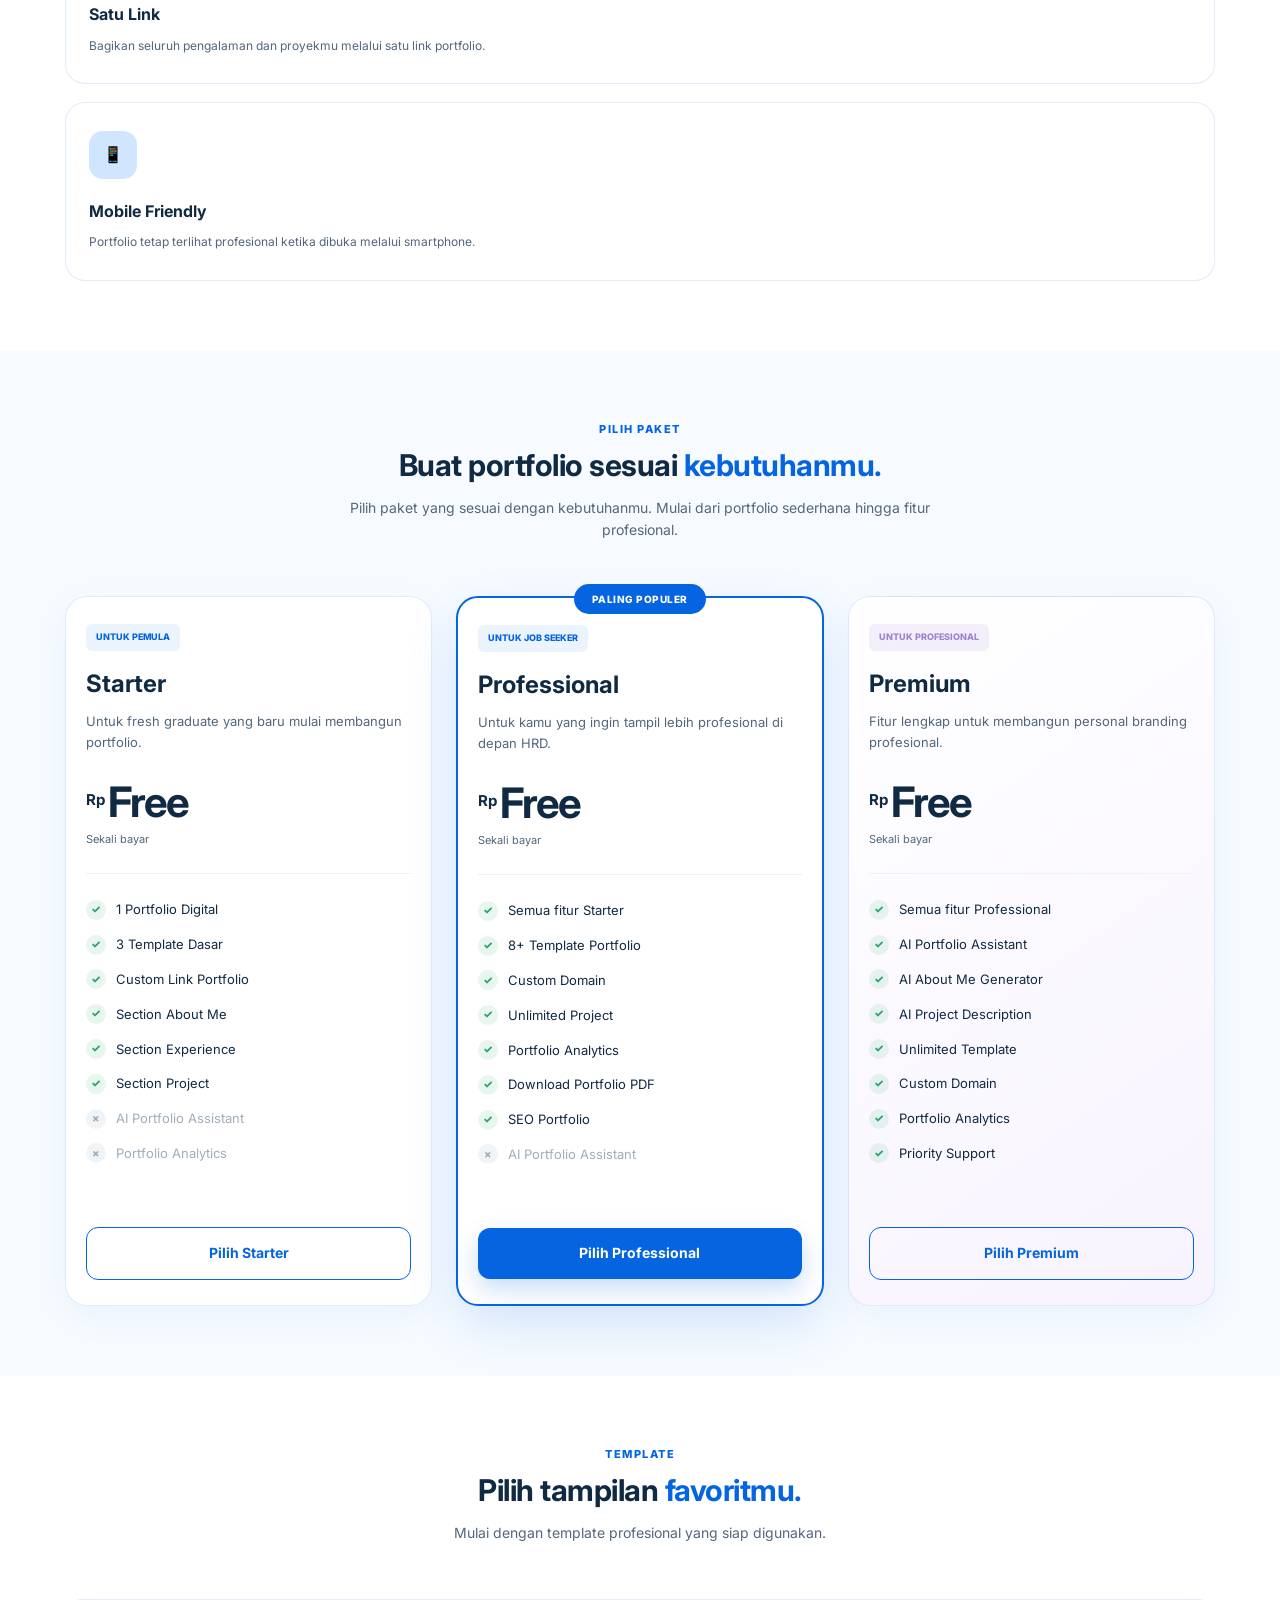
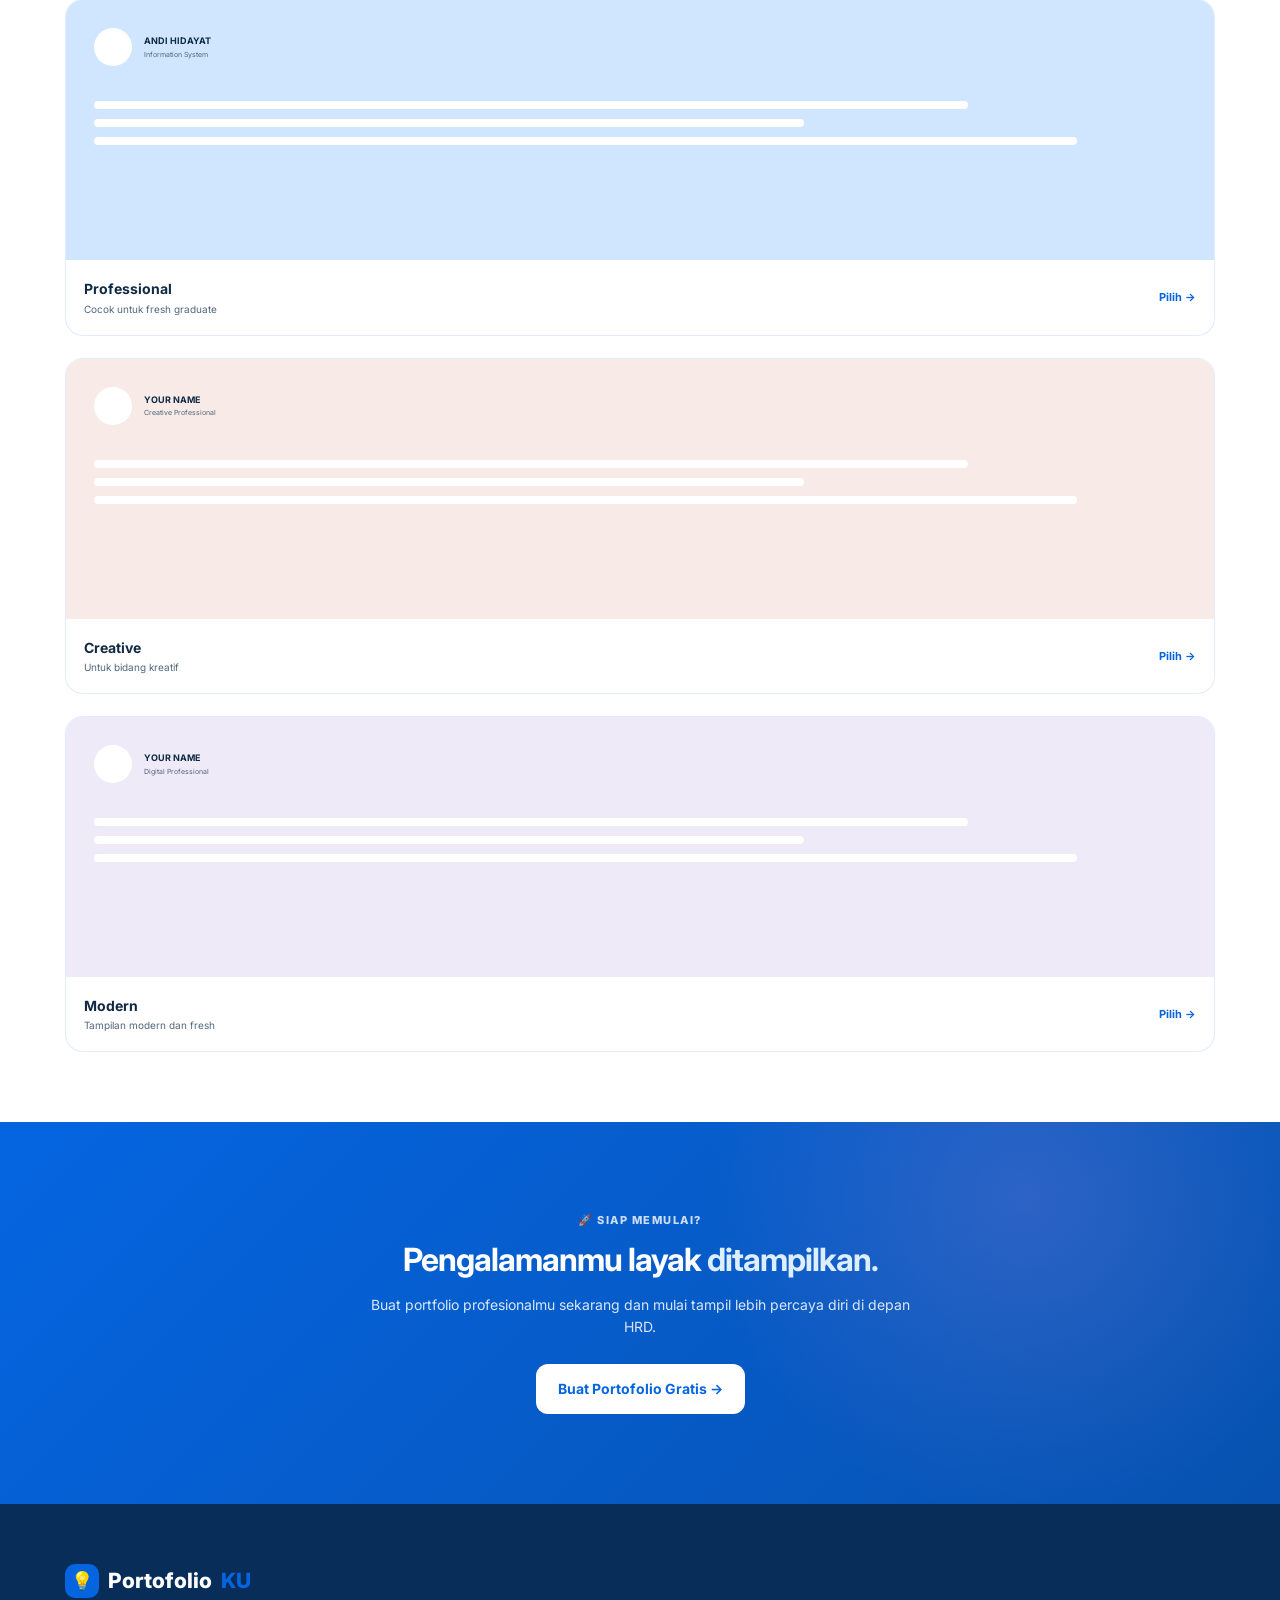
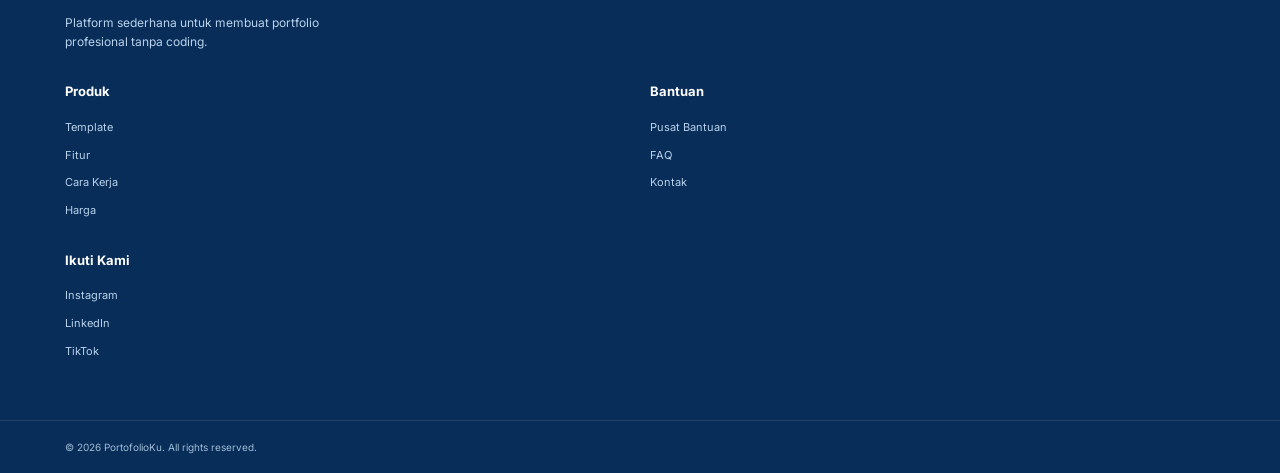
==== commit 670b879f: "slicing menu" ====
--- a/index.html
+++ b/index.html
@@ -27,9 +27,10 @@
             </a>
             <nav class="nav-menu">
                 <a href="#beranda">Beranda</a>
-                <a href="#template">Template</a>
                 <a href="#fitur">Fitur</a>
                 <a href="#harga">Harga</a>
+                <a href="#template">Template</a>
+                
             </nav>
             <div class="nav-buttons">
                 <a href="reviewuser.html" class="login">Masuk</a>
@@ -352,7 +353,7 @@
                 <div class="price">
 
                     <span>Rp</span>
-                    <strong>000K</strong>
+                    <strong>Free</strong>
 
                 </div>
 
@@ -446,7 +447,7 @@
                 <div class="price">
 
                     <span>Rp</span>
-                    <strong>000K</strong>
+                    <strong>Free</strong>
 
                 </div>
 
@@ -535,7 +536,7 @@
                 <div class="price">
 
                     <span>Rp</span>
-                    <strong>000K</strong>
+                    <strong>Free</strong>
 
                 </div>
 
@@ -543,11 +544,7 @@
                 <div class="price-period">
                     Sekali bayar
                 </div>
-
-
                 <div class="pricing-divider"></div>
-
-
                 <ul class="pricing-features">
 
                     <li>
--- a/Port1.css
+++ b/Port1.css
@@ -1332,6 +1332,10 @@
         grid-template-columns: repeat(2, 1fr);
     }
 
+    .pricing-grid {
+        grid-template-columns: 1fr;
+    }
+
     .template-grid {
         grid-template-columns: 1fr 1fr;
     }
@@ -1349,6 +1353,10 @@
 
 @media (max-width: 600px) {
 
+    body {
+        overflow-x: hidden;
+    }
+
     .navbar .login {
         display: none;
     }
@@ -1357,6 +1365,25 @@
         height: 65px;
     }
 
+    .logo {
+        font-size: 18px;
+    }
+
+    .logo-icon {
+        width: 30px;
+        height: 30px;
+        font-size: 16px;
+    }
+
+    .nav-buttons {
+        gap: 0;
+    }
+
+    .nav-buttons .btn {
+        padding: 9px 12px;
+        font-size: 12px;
+    }
+
     .hero {
         min-height: auto;
     }
@@ -1366,19 +1393,48 @@
     }
 
     .hero h1 {
-        font-size: 40px;
+        font-size: clamp(34px, 10vw, 40px);
+        letter-spacing: -1.5px;
+    }
+
+    .hero-content > p {
+        font-size: 15px;
     }
 
     .hero-buttons {
         flex-direction: column;
     }
 
+    .hero-buttons .btn {
+        width: 100%;
+    }
+
     .hero-info {
         gap: 18px;
+        justify-content: space-between;
+    }
+
+    .hero-info strong {
+        font-size: 16px;
     }
 
     .portfolio-window {
         width: 100%;
+        transform: none;
+    }
+
+    .portfolio-content {
+        padding: 22px;
+    }
+
+    .mini-about h2 {
+        font-size: 18px;
+    }
+
+    .floating-card {
+        font-size: 8px;
+        padding: 8px 10px;
+    }
     }
 
     .card-one {
@@ -1395,6 +1451,11 @@
 
     .section-header h2 {
         font-size: 30px;
+        letter-spacing: -.5px;
+    }
+
+    .section-header p {
+        font-size: 14px;
     }
 
     .feature-grid {
@@ -1421,6 +1482,10 @@
         grid-template-columns: 1fr;
     }
 
+    .pricing-card {
+        padding: 25px 20px;
+    }
+
     .target-list {
         flex-wrap: wrap;
 
@@ -1433,6 +1498,7 @@
 
     .footer-container {
         grid-template-columns: 1fr 1fr;
+        gap: 30px 20px;
     }
 
     .footer-brand {
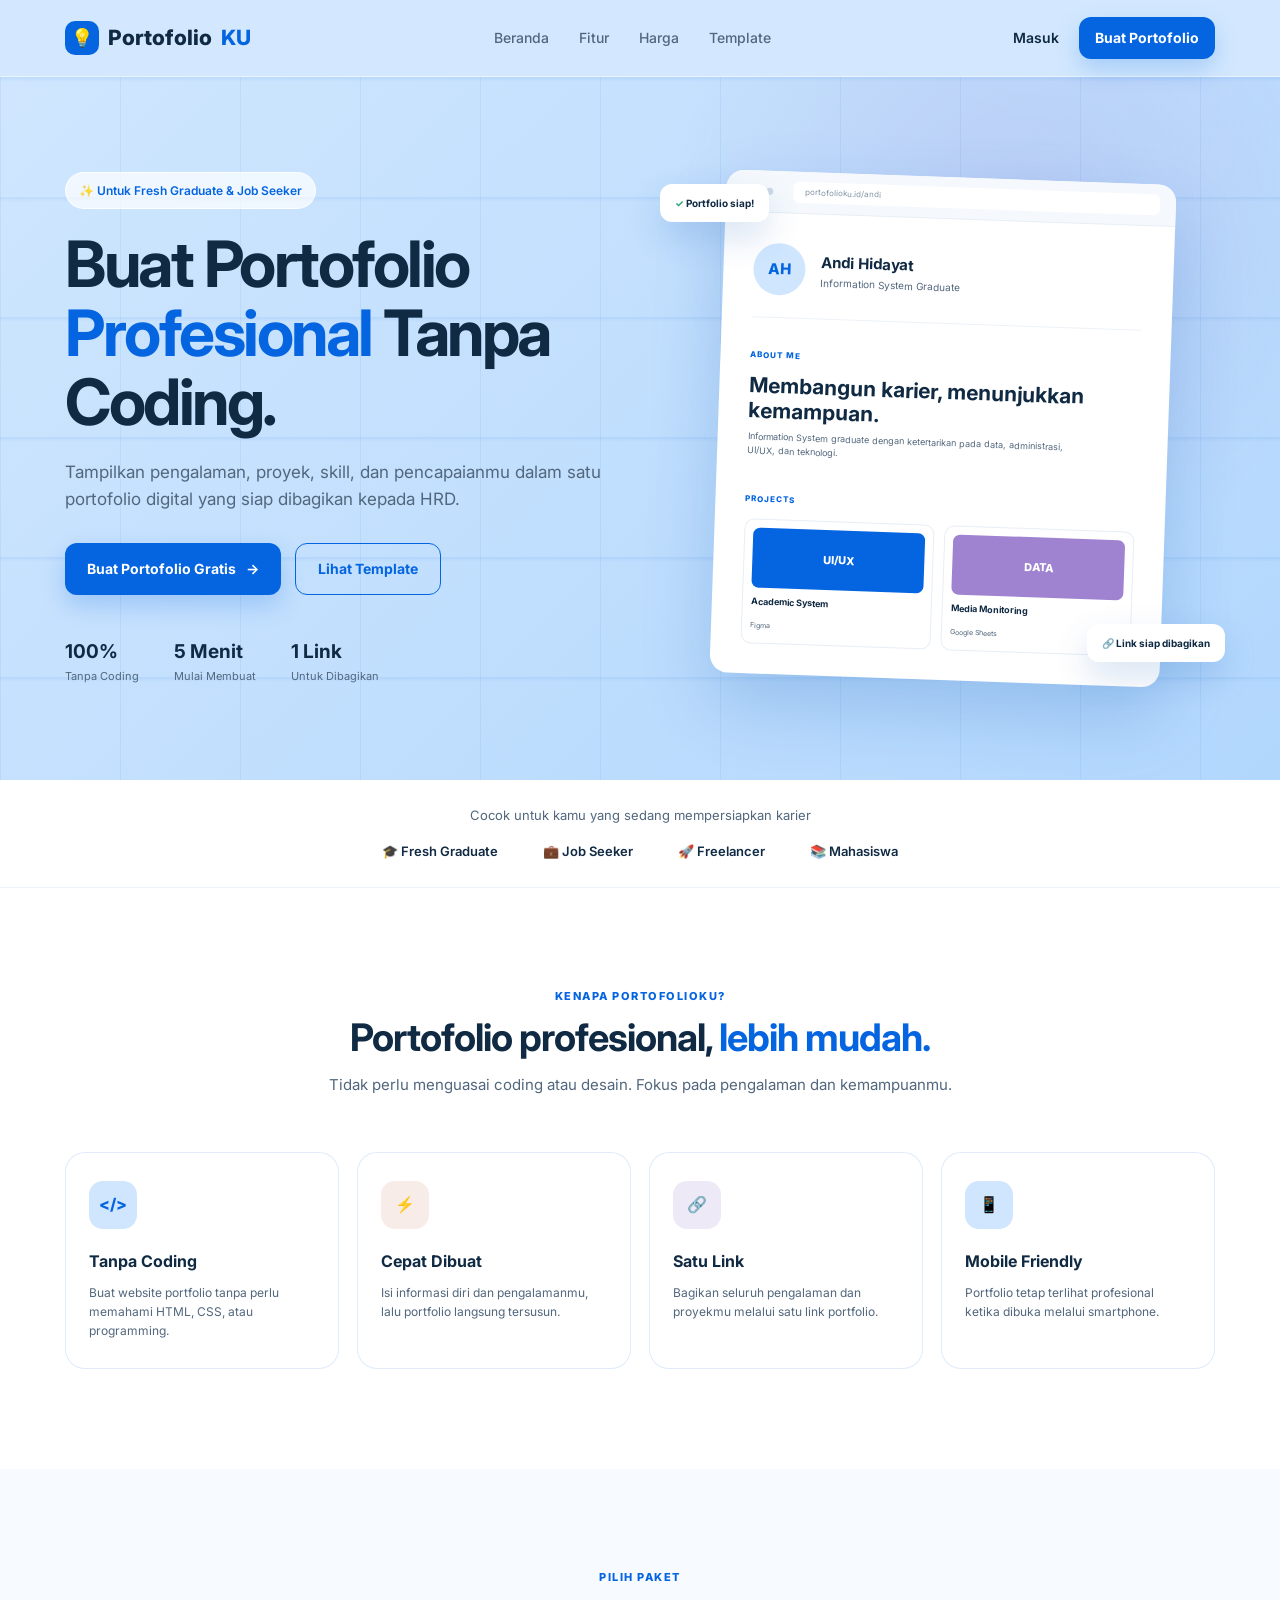
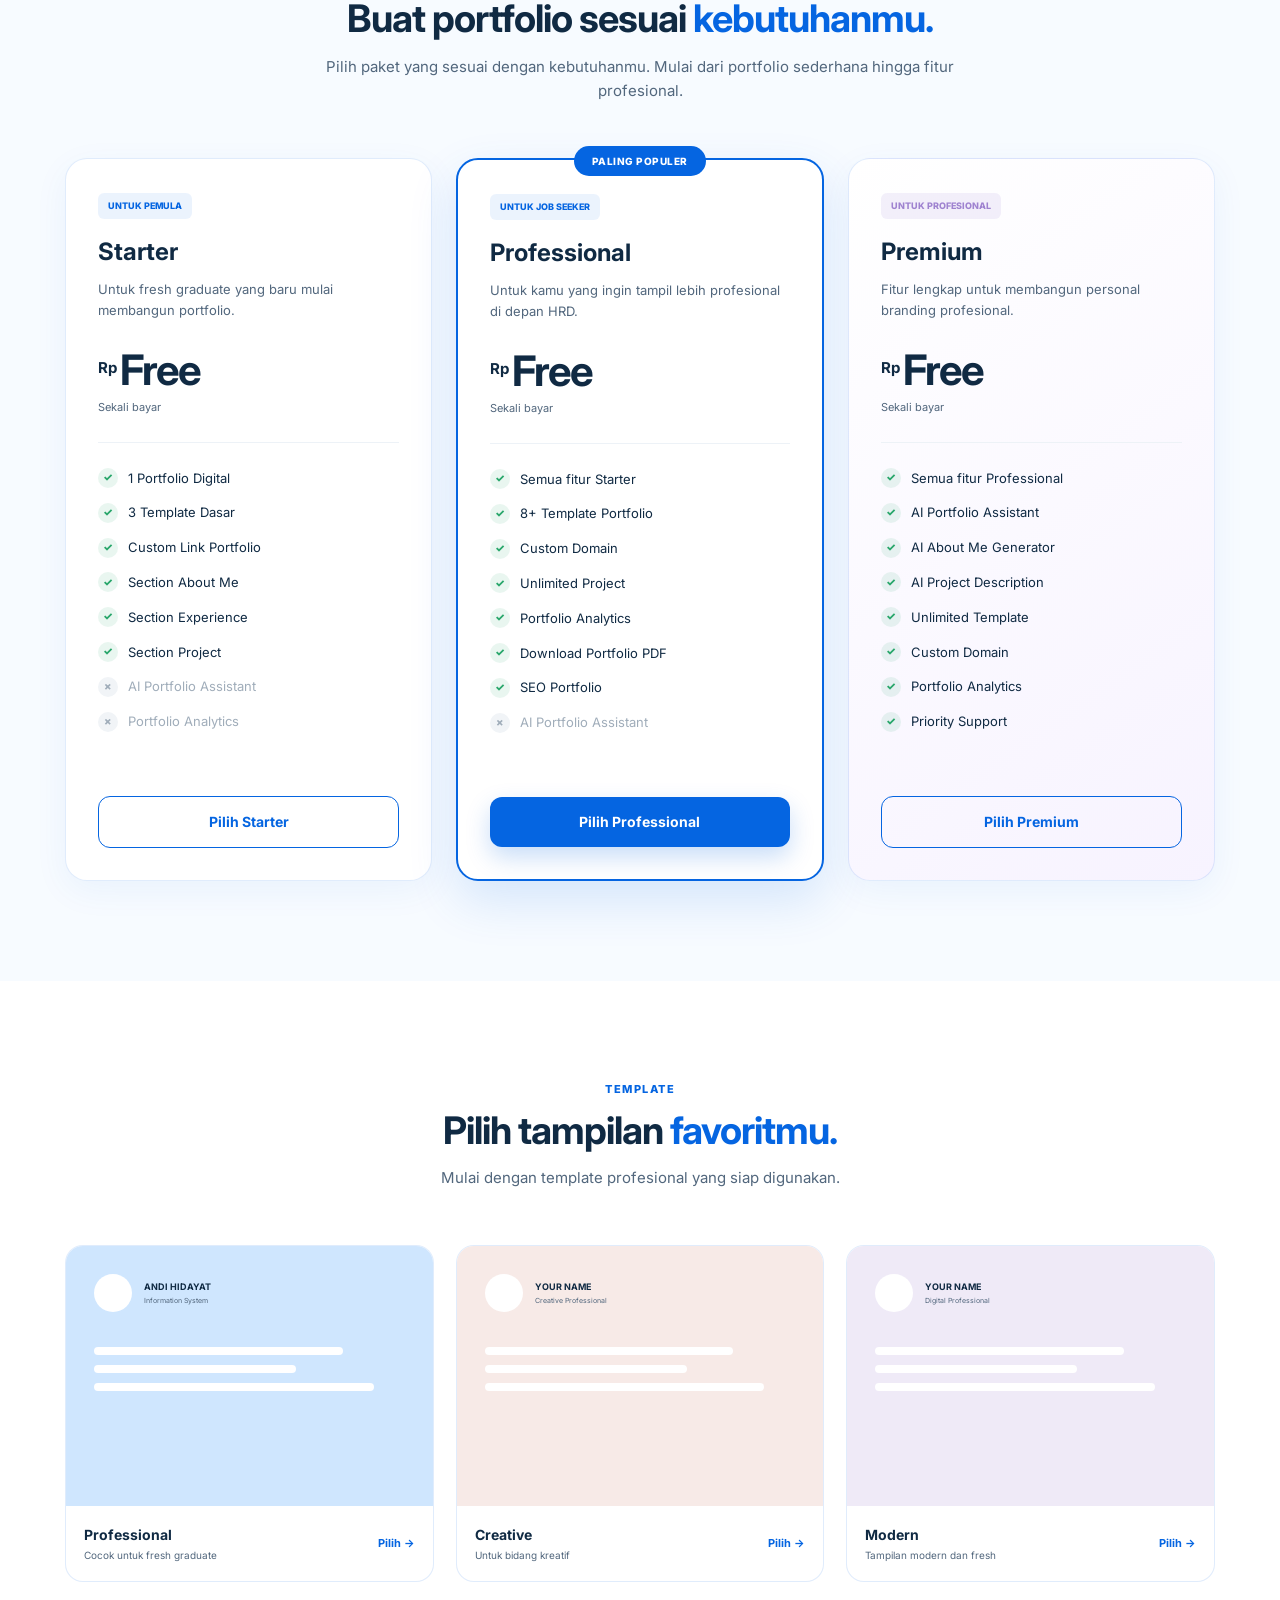
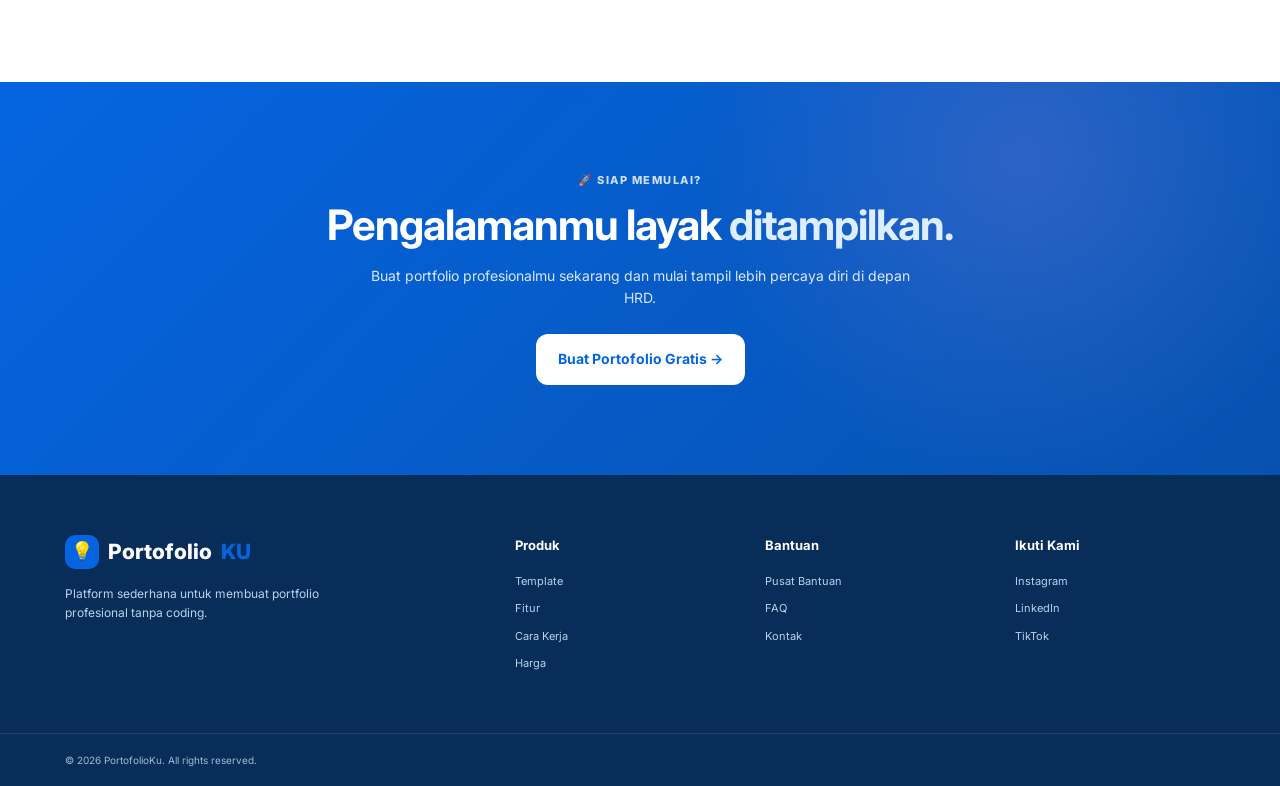
==== commit 1141631e: "update" ====
--- a/index.html
+++ b/index.html
@@ -21,16 +21,21 @@
 
     <header class="navbar">
         <div class="container nav-container">
+            <button class="mobile-menu-toggle" id="mobileMenuToggle" aria-label="Buka menu" aria-expanded="false">
+                <span></span>
+                <span></span>
+                <span></span>
+            </button>
+
             <a href="#" class="logo">
                 <span class="logo-icon">💡</span>
                 Portofolio<span>KU</span>
             </a>
-            <nav class="nav-menu">
+            <nav class="nav-menu" id="navMenu">
                 <a href="#beranda">Beranda</a>
                 <a href="#fitur">Fitur</a>
                 <a href="#harga">Harga</a>
                 <a href="#template">Template</a>
-                
             </nav>
             <div class="nav-buttons">
                 <a href="reviewuser.html" class="login">Masuk</a>
--- a/Port1.css
+++ b/Port1.css
@@ -1309,6 +1309,10 @@
         display: none;
     }
 
+    .mobile-menu-toggle {
+        display: flex;
+    }
+
     .hero-container {
         grid-template-columns: 1fr;
 
@@ -1435,7 +1439,6 @@
         font-size: 8px;
         padding: 8px 10px;
     }
-    }
 
     .card-one {
         left: -5px;
@@ -1504,7 +1507,53 @@
     .footer-brand {
         grid-column: 1 / -1;
     }
-
-    
-
-}+}
+
+.mobile-menu-toggle {
+    display: none;
+    flex-direction: column;
+    justify-content: center;
+    gap: 5px;
+    width: 40px;
+    height: 40px;
+    border: 1px solid rgba(5, 101, 225, 0.15);
+    border-radius: 10px;
+    background: rgba(255, 255, 255, 0.8);
+    cursor: pointer;
+    padding: 8px;
+    z-index: 101;
+}
+
+.mobile-menu-toggle span {
+    display: block;
+    width: 100%;
+    height: 2px;
+    background: var(--text);
+    border-radius: 2px;
+}
+
+@media (max-width: 900px) {
+    .nav-menu {
+        position: absolute;
+        left: 0;
+        right: 0;
+        top: 76px;
+        display: flex;
+        flex-direction: column;
+        gap: 18px;
+        padding: 20px 5%;
+        background: rgba(207, 230, 254, 0.98);
+        border-bottom: 1px solid rgba(5, 101, 225, 0.12);
+        transform: translateY(-120%);
+        opacity: 0;
+        pointer-events: none;
+        transition: 0.25s ease;
+    }
+
+    .nav-menu.mobile-open {
+        transform: translateY(0);
+        opacity: 1;
+        pointer-events: auto;
+    }
+}
+
